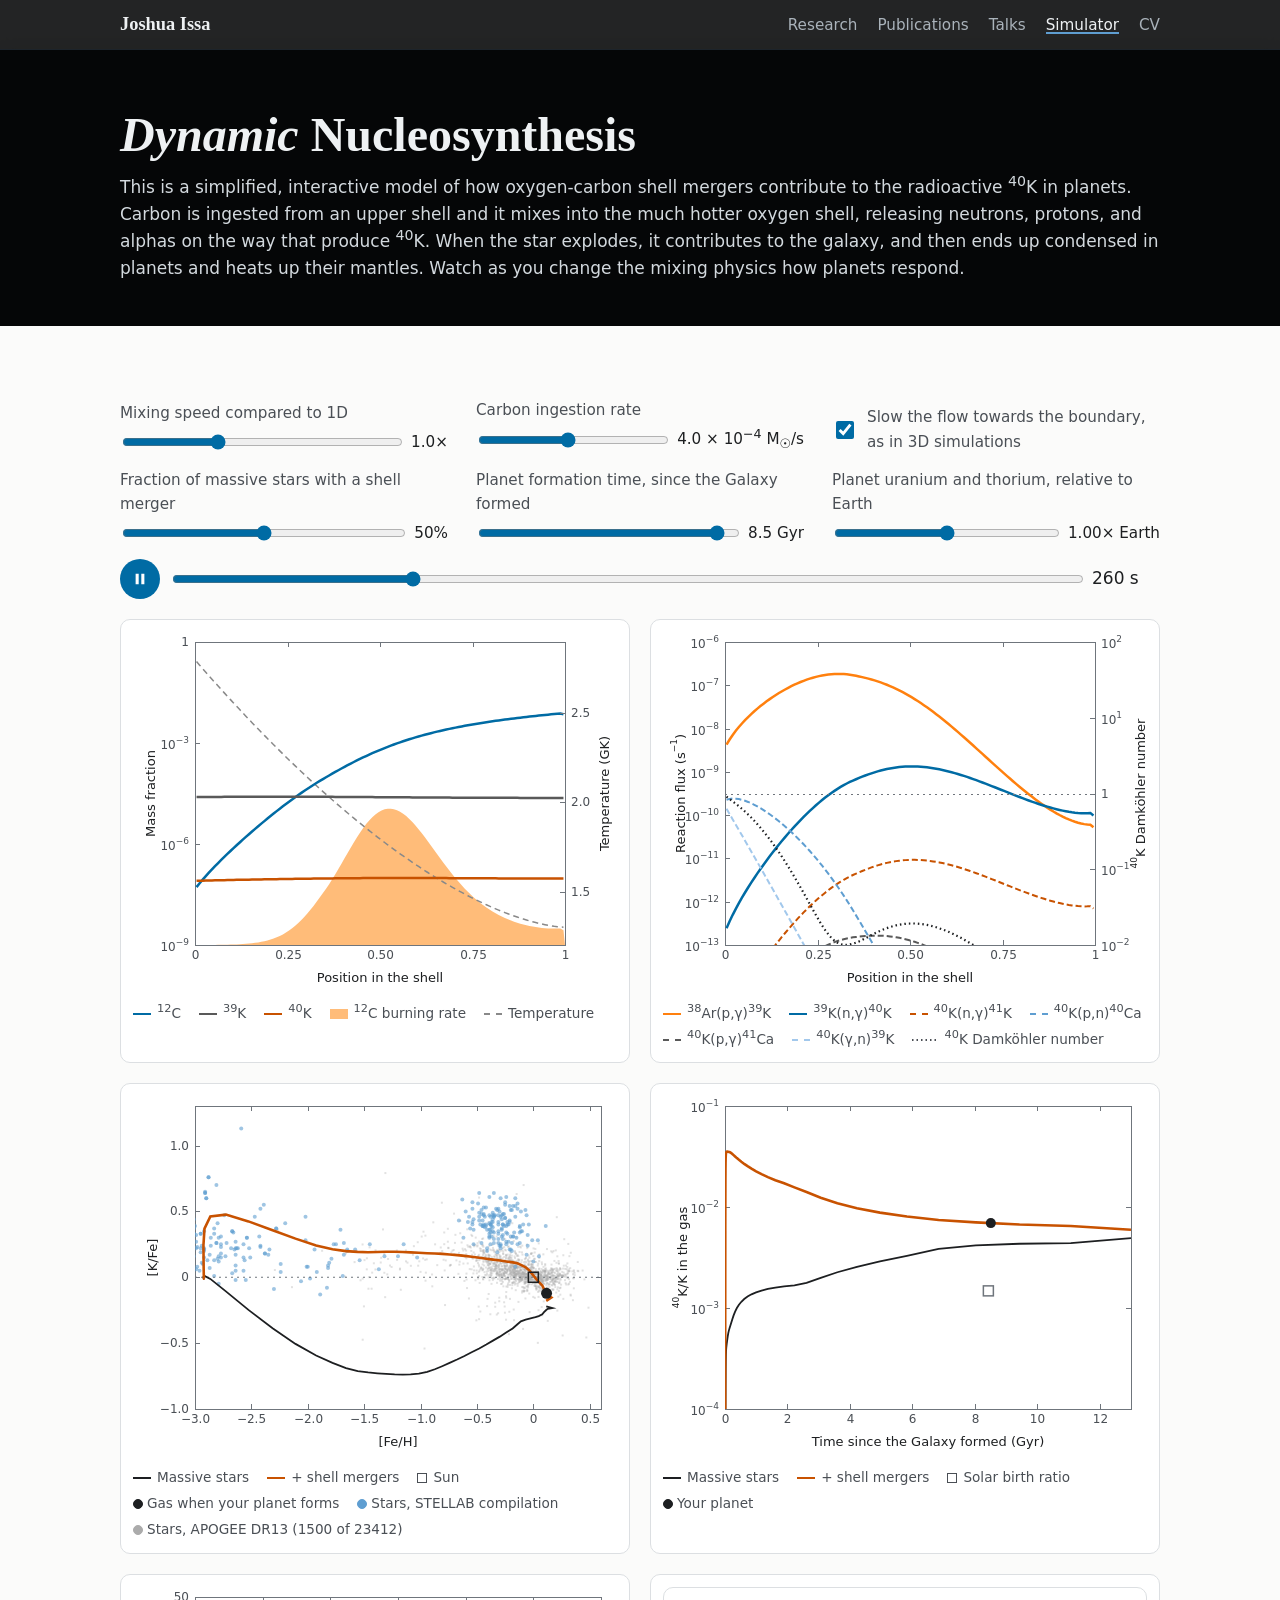
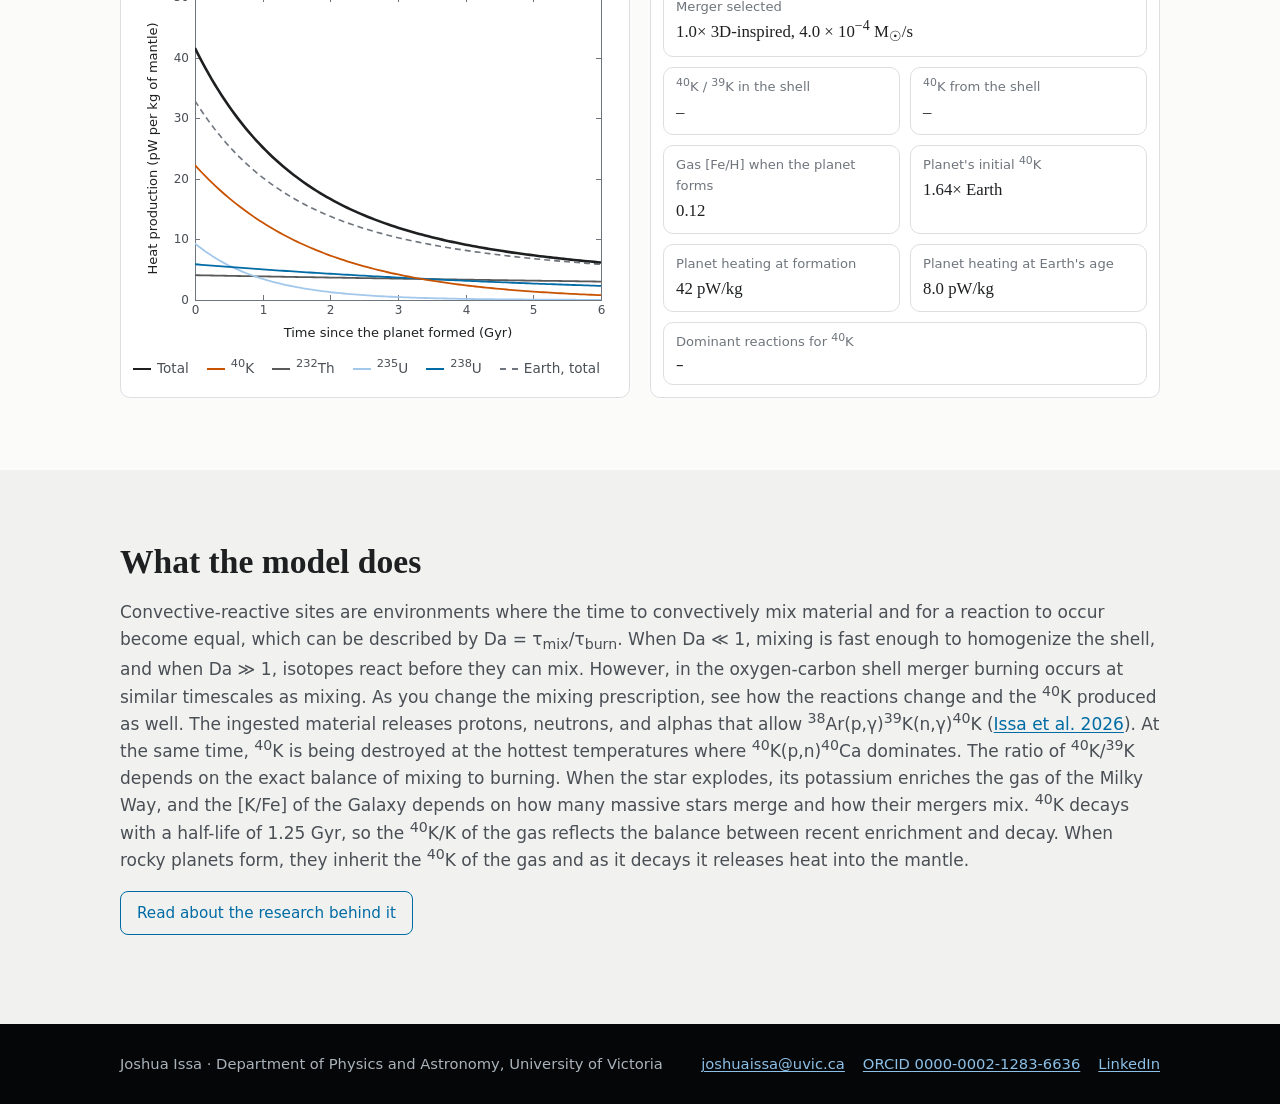
==== simulator/index.html @ 113eba2e "Publish site from 1e0b8fc" ====
<!DOCTYPE html>
<html lang="en">
<head>
  <meta charset="utf-8">
  <meta name="viewport" content="width=device-width, initial-scale=1">
  <title>Shell Merger Simulator · Joshua Issa</title>
  <meta name="description" content="An interactive toy model of convective-reactive nucleosynthesis: a convective oxygen shell that ingests carbon and makes 40K, solved live in the browser.">
  <link rel="icon" href="../images/favicon-32.png" type="image/png" sizes="32x32">
  <link rel="icon" href="../images/favicon.svg" type="image/svg+xml">
  <link rel="apple-touch-icon" href="../images/favicon-180.png">
  <link rel="stylesheet" href="../css/site.css">
  <link rel="stylesheet" href="../css/simulator.css">
</head>
<body>
<a class="skip" href="#main">Skip to content</a>
<header class="topbar">
  <div class="wrap">
    <a class="brand" href="../">Joshua Issa</a>
    <nav aria-label="Main">
      <ul class="nav">
        <li><a href="../research/">Research</a></li>
        <li><a href="../publications/">Publications</a></li>
        <li><a href="../talks/">Talks</a></li>
        <li><a href="../simulator/" aria-current="page">Simulator</a></li>
        <li><a href="../cv/">CV</a></li>
      </ul>
    </nav>
  </div>
</header>

<main id="main">
  <section class="hero page-hero">
    <div class="wrap">
      <h1><i>Dynamic</i> Nucleosynthesis</h1>
      <p>This is a simplified, interactive model of how oxygen-carbon shell mergers contribute to the radioactive <sup>40</sup>K in planets. Carbon is ingested from an upper shell and it mixes into the much hotter oxygen shell, releasing neutrons, protons, and alphas on the way that produce <sup>40</sup>K. When the star explodes, it contributes to the galaxy, and then ends up condensed in planets and heats up their mantles. Watch as you change the mixing physics how planets respond.</p>
    </div>
  </section>

  <section class="block sim-block">
    <div class="wrap">
      <div class="sim">
        <div class="controls" role="group" aria-label="Model settings">
          <label class="ctl">
            <span class="ctl-name">Mixing speed compared to 1D</span>
            <input id="mix" type="range" min="-1" max="2" step="0.05" value="0">
            <output id="mixOut" for="mix">1×</output>
          </label>
          <label class="ctl">
            <span class="ctl-name">Carbon ingestion rate</span>
            <input id="mdot" type="range" min="-5.5" max="-1" step="0.05" value="-3.4">
            <output id="mdotOut" for="mdot"></output>
          </label>
          <label class="ctl check">
            <input id="downturn" type="checkbox" checked>
            <span class="ctl-name">Slow the flow towards the boundary, as in 3D simulations</span>
          </label>
          <label class="ctl">
            <span class="ctl-name">Fraction of massive stars with a shell merger</span>
            <input id="gceF" type="range" min="0" max="1" step="0.01" value="0.5">
            <output id="gceFOut" for="gceF">50%</output>
          </label>
          <label class="ctl">
            <span class="ctl-name">Planet formation time, since the Galaxy formed</span>
            <input id="planetT" type="range" min="-2" max="1.114" step="0.01" value="0.926">
            <output id="planetTOut" for="planetT"></output>
          </label>
          <label class="ctl">
            <span class="ctl-name">Planet uranium and thorium, relative to Earth</span>
            <input id="planetUTh" type="range" min="-0.6" max="0.6" step="0.01" value="0">
            <output id="planetUThOut" for="planetUTh"></output>
          </label>
          <div class="playback" role="group" aria-label="Playback">
            <button id="play" class="play-btn" type="button" aria-label="Pause"></button>
            <input id="tScrub" type="range" min="0" max="1000" step="5" value="0" aria-label="Time in the run">
            <output id="tOut" for="tScrub">0 s</output>
          </div>
        </div>

        <div class="panels even grid">
          <figure class="panel">
            <canvas id="profile" aria-label="Abundance profiles across the shell"></canvas>
            <div class="legend">
              <span><i style="--c:var(--c1)"></i><sup>12</sup>C</span>
              <span><i style="--c:var(--c5)"></i><sup>39</sup>K</span>
              <span><i style="--c:var(--c2)"></i><sup>40</sup>K</span>
              <span><i class="bar" style="--c:var(--c3)"></i><sup>12</sup>C burning rate</span>
              <span><i class="dash" style="--c:var(--c4)"></i>Temperature</span>
            </div>
          </figure>
          <figure class="panel">
            <canvas id="fluxPlot" aria-label="Reaction fluxes across the shell"></canvas>
            <div class="legend" id="fluxLegend"></div>
          </figure>
          <figure class="panel">
            <canvas id="gcePlot" aria-label="[K/Fe] against [Fe/H] for the Galaxy model and for stars"></canvas>
            <div class="legend" id="gceLegend"></div>
          </figure>
          <figure class="panel">
            <canvas id="r40Plot" aria-label="40K/K in the gas of the Galaxy model over time"></canvas>
            <div class="legend" id="r40Legend"></div>
          </figure>
          <figure class="panel">
            <canvas id="heatPlot" aria-label="Radiogenic heat production of the planet's mantle over time"></canvas>
            <div class="legend" id="heatLegend"></div>
          </figure>
          <div class="panel readout-panel">
            <dl class="readout">
              <div class="wide"><dt>Merger selected</dt><dd id="gceCase" class="case-out">–</dd></div>
              <div><dt><sup>40</sup>K / <sup>39</sup>K in the shell</dt><dd id="rRatio">–</dd></div>
              <div><dt><sup>40</sup>K from the shell</dt><dd id="rK40">–</dd></div>
              <div><dt>Gas [Fe/H] when the planet forms</dt><dd id="pFeH">–</dd></div>
              <div><dt>Planet's initial <sup>40</sup>K</dt><dd id="pK40">–</dd></div>
              <div><dt>Planet heating at formation</dt><dd id="pHeat0">–</dd></div>
              <div><dt>Planet heating at Earth's age</dt><dd id="pHeatNow">–</dd></div>
              <div class="wide"><dt>Dominant reactions for <sup>40</sup>K</dt><dd id="rReac" class="reac-out">–</dd></div>
            </dl>
          </div>
        </div>
      </div>
    </div>
  </section>

  <section class="block alt">
    <div class="wrap explain">
      <h2>What the model does</h2>
      <p>Convective-reactive sites are environments where the time to convectively mix material and for a reaction to occur become equal, which can be described by Da&nbsp;=&nbsp;&tau;<sub>mix</sub>/&tau;<sub>burn</sub>. When Da&nbsp;&#8810;&nbsp;1, mixing is fast enough to homogenize the shell, and when Da&nbsp;&#8811;&nbsp;1, isotopes react before they can mix. However, in the oxygen-carbon shell merger burning occurs at similar timescales as mixing. As you change the mixing prescription, see how the reactions change and the <sup>40</sup>K produced as well. The ingested material releases protons, neutrons, and alphas that allow <sup>38</sup>Ar(p,&gamma;)<sup>39</sup>K(n,&gamma;)<sup>40</sup>K (<a href="https://doi.org/10.3847/1538-4357/ae2ad1" target="_blank" rel="noopener">Issa et al. 2026</a>). At the same time, <sup>40</sup>K is being destroyed at the hottest temperatures where <sup>40</sup>K(p,n)<sup>40</sup>Ca dominates. The ratio of <sup>40</sup>K/<sup>39</sup>K depends on the exact balance of mixing to burning. When the star explodes, its potassium enriches the gas of the Milky Way, and the [K/Fe] of the Galaxy depends on how many massive stars merge and how their mergers mix. <sup>40</sup>K decays with a half-life of 1.25&nbsp;Gyr, so the <sup>40</sup>K/K of the gas reflects the balance between recent enrichment and decay. When rocky planets form, they inherit the <sup>40</sup>K of the gas and as it decays it releases heat into the mantle.</p>
      <p><a class="btn" href="../research/#k40">Read about the research behind it</a></p>
    </div>
  </section>
</main>

<footer class="site">
  <div class="wrap">
    <span>Joshua Issa · Department of Physics and Astronomy, University of Victoria</span>
    <ul>
      <li><a href="mailto:joshuaissa@uvic.ca">joshuaissa@uvic.ca</a></li>
      <li><a href="https://orcid.org/0000-0002-1283-6636" target="_blank" rel="noopener">ORCID 0000-0002-1283-6636</a></li>
      <li><a href="https://www.linkedin.com/in/joshua-issa" target="_blank" rel="noopener">LinkedIn</a></li>
    </ul>
  </div>
</footer>
<script src="../js/crn-model.js"></script>
<script src="../js/simulator.js"></script>
<script src="../js/gce-data.js"></script>
<script src="../js/galaxy.js"></script>
</body>
</html>
---- css/site.css ----
/* Joshua Issa — site styles. Colours: the NuGrid/CSA plotting palette
   (006BA4, 5F9ED1, FF800E, C85200) so the page matches the figures. */

:root {
  --bg: #fbfbfa;
  --bg-alt: #f1f2f0;
  --panel: #ffffff;
  --ink: #1d1f21;
  --ink-soft: #4a4f55;
  --ink-faint: #6f757c;
  --rule: #dcdfe2;
  --accent: #006ba4;
  --accent-2: #c85200;
  --hero-bg: #050607;
  --hero-ink: #eef1f3;
  --hero-soft: #aab3bb;
  --serif: "Charter", "Bitstream Charter", "XCharter", "Iowan Old Style", Georgia, serif;
  --sans: system-ui, -apple-system, "Segoe UI", Roboto, "Helvetica Neue", Arial, sans-serif;
  --mono: ui-monospace, "SF Mono", Menlo, Consolas, monospace;
  --wrap: 1120px;
  --gutter: clamp(16px, 4vw, 40px);
  color-scheme: light;
}
@media (prefers-color-scheme: dark) {
  :root {
    --bg: #0d1014;
    --bg-alt: #141920;
    --panel: #161c23;
    --ink: #e8ebee;
    --ink-soft: #b4bcc4;
    --ink-faint: #8a939c;
    --rule: #28313a;
    --accent: #5f9ed1;
    --accent-2: #ff800e;
    color-scheme: dark;
  }
}

* { box-sizing: border-box; }
html { -webkit-text-size-adjust: 100%; scroll-behavior: smooth; }
@media (prefers-reduced-motion: reduce) { html { scroll-behavior: auto; } }
body {
  margin: 0; background: var(--bg); color: var(--ink);
  font: 17px/1.6 var(--sans);
}
img, video, canvas { max-width: 100%; display: block; }
a { color: var(--accent); text-decoration-thickness: 1px; text-underline-offset: 2px; }
a:hover { text-decoration-thickness: 2px; }
h1, h2, h3 { font-family: var(--serif); font-weight: 600; line-height: 1.2; margin: 0 0 .5em; }
h2 { font-size: clamp(1.6rem, 3vw, 2.1rem); }
h3 { font-size: 1.25rem; }
p { margin: 0 0 1em; }
sup { line-height: 0; }
.wrap { max-width: var(--wrap); margin: 0 auto; padding: 0 var(--gutter); }
.skip { position: absolute; left: -999px; }
.skip:focus { left: 8px; top: 8px; background: var(--panel); padding: 6px 10px; z-index: 10; }

/* ---------- top bar ---------- */
.topbar {
  position: sticky; top: 0; z-index: 5;
  background: color-mix(in srgb, var(--hero-bg) 88%, transparent);
  backdrop-filter: blur(8px); -webkit-backdrop-filter: blur(8px);
  border-bottom: 1px solid #1d242b;
}
.topbar .wrap { display: flex; flex-wrap: wrap; align-items: center; justify-content: space-between; gap: 6px 24px; padding-top: 10px; padding-bottom: 10px; }
.brand { font-family: var(--serif); font-size: 1.15rem; color: var(--hero-ink); text-decoration: none; font-weight: 600; }
.nav { display: flex; flex-wrap: wrap; gap: 4px 20px; margin: 0; padding: 0; list-style: none; }
.nav a { color: var(--hero-soft); text-decoration: none; font-size: .95rem; }
.nav a:hover, .nav a[aria-current="page"] { color: var(--hero-ink); }
.nav a[aria-current="page"] { box-shadow: inset 0 -2px 0 #5f9ed1; }

/* ---------- hero ---------- */
.hero { background: var(--hero-bg); color: var(--hero-ink); }
.hero .wrap { display: grid; grid-template-columns: minmax(0, 1.1fr) minmax(0, .9fr); gap: clamp(24px, 5vw, 64px); align-items: center; padding-top: clamp(32px, 6vw, 72px); padding-bottom: clamp(32px, 6vw, 72px); }
.hero h1 { font-size: clamp(2.4rem, 6vw, 3.8rem); margin-bottom: .2em; }
.hero .role { color: var(--hero-soft); font-size: 1.1rem; margin-bottom: 1.2em; }
.hero p { color: #d3d9de; }
.hero a { color: #8cc0e8; }
.hero .links { display: flex; flex-wrap: wrap; gap: 10px; margin-top: 1.4em; padding: 0; list-style: none; }
.hero .links a {
  display: inline-block; padding: 7px 14px; border: 1px solid #34414d; border-radius: 999px;
  color: var(--hero-ink); text-decoration: none; font-size: .92rem;
}
.hero .links a:hover { border-color: #5f9ed1; }
.hero figure { margin: 0; }
.hero video, .hero .poster { width: 100%; aspect-ratio: 1; border-radius: 50%; object-fit: cover; background: #000; }
.hero figcaption { color: var(--hero-soft); font-size: .85rem; margin-top: 12px; text-align: center; }
.page-hero .wrap { display: block; padding-top: clamp(28px, 5vw, 56px); padding-bottom: clamp(24px, 4vw, 44px); }
.page-hero h1 { font-size: clamp(2rem, 5vw, 3rem); }
.page-hero p { margin-bottom: 0; }

/* ---------- sections ---------- */
section.block { padding: clamp(40px, 6vw, 72px) 0; }
section.block.alt { background: var(--bg-alt); }
.lede { font-size: 1.08rem; color: var(--ink-soft); }
.kicker { font: 600 .78rem/1 var(--sans); letter-spacing: .08em; text-transform: uppercase; color: var(--accent-2); margin-bottom: .8em; }

/* news */
.news { list-style: none; margin: 0; padding: 0; border-top: 1px solid var(--rule); }
.news li { display: grid; grid-template-columns: 7.5em minmax(0, 1fr); gap: 16px; padding: 12px 0; border-bottom: 1px solid var(--rule); }
.news time { color: var(--ink-faint); font-variant-numeric: tabular-nums; font-size: .95rem; }
@media (max-width: 560px) { .news li { grid-template-columns: 1fr; gap: 2px; } }

/* cards */
.cards { display: grid; grid-template-columns: repeat(auto-fill, minmax(min(100%, 300px), 1fr)); gap: 24px; }
.card { background: var(--panel); border: 1px solid var(--rule); border-radius: 10px; overflow: hidden; display: flex; flex-direction: column; }
.card .media { aspect-ratio: 16 / 10; background: #000; overflow: hidden; }
.card .media img { width: 100%; height: 100%; object-fit: cover; }
.card .media.paper { background: #fff; }
.card .media.paper img { object-fit: contain; padding: 8px; }
.card .body { padding: 18px 20px 20px; display: flex; flex-direction: column; gap: 8px; flex: 1; }
.card h3 { margin: 0; }
.card p { margin: 0; color: var(--ink-soft); font-size: .97rem; }
.card .more { margin-top: auto; padding-top: 6px; font-size: .95rem; }
.tag { display: inline-block; font: 600 .72rem/1 var(--sans); letter-spacing: .06em; text-transform: uppercase; color: var(--ink-faint); }

/* research page */
.project { display: grid; grid-template-columns: minmax(0, 1fr) minmax(0, 1fr); gap: 8px clamp(24px, 4vw, 48px); align-items: start; padding: clamp(28px, 4vw, 44px) 0; border-top: 1px solid var(--rule); }
.project:first-of-type { border-top: 0; }
.project > .tag { grid-column: 1 / -1; }
.project .text h3 { margin-top: 0; }
.project.flip > .text { order: 2; }
.project .text p { color: var(--ink-soft); }
.project .papers { font-size: .95rem; margin: 0; padding-left: 1.1em; }
.project .papers li { margin-bottom: .3em; }
figure.fig { margin: 0; }
figure.fig img, figure.fig video { width: 100%; border-radius: 8px; border: 1px solid var(--rule); }
figure.fig.dark img, figure.fig.dark video { background: #000; border-color: #000; }
figure.fig.paper img { background: #fff; padding: 6px; }
figure.fig figcaption { font-size: .86rem; color: var(--ink-faint); margin-top: 8px; line-height: 1.45; }
.fig-pair { display: grid; grid-template-columns: 1fr 1fr; gap: 16px; }
@media (max-width: 820px) {
  .hero .wrap, .project { grid-template-columns: minmax(0, 1fr); }
  .project.flip > .text { order: 0; }
  .hero figure { max-width: 420px; margin: 0 auto; width: 100%; }
}
@media (max-width: 520px) { .fig-pair { grid-template-columns: 1fr; } }

/* publications and talks */
.pubs { list-style: none; margin: 0 0 2.2em; padding: 0; counter-reset: pub; }
.pubs li { position: relative; padding: 14px 0 14px 2.6em; border-bottom: 1px solid var(--rule); counter-increment: pub; }
.pubs li::before { content: counter(pub); position: absolute; left: 0; top: 14px; width: 1.9em; text-align: right; color: var(--ink-faint); font-variant-numeric: tabular-nums; }
.pubs .title { display: block; font-family: var(--serif); font-size: 1.08rem; color: var(--ink); line-height: 1.35; margin-bottom: 3px; }
.pubs .authors { color: var(--ink-soft); font-size: .93rem; }
.pubs .authors b { color: var(--ink); }
.pubs .venue { color: var(--ink-faint); font-size: .93rem; }
.pubs .ids { display: flex; flex-wrap: wrap; gap: 6px 14px; margin-top: 4px; font-size: .88rem; }
.pubs .summary { margin: 6px 0 0; color: var(--ink-soft); font-size: .93rem; }
.talks { list-style: none; margin: 0 0 2.2em; padding: 0; border-top: 1px solid var(--rule); }
.talks li { display: grid; grid-template-columns: 7.5em minmax(0, 1fr); gap: 16px; padding: 12px 0; border-bottom: 1px solid var(--rule); }
.talks time { color: var(--ink-faint); font-variant-numeric: tabular-nums; font-size: .95rem; }
.talks .t { display: block; font-family: var(--serif); font-size: 1.04rem; }
.talks .where { color: var(--ink-soft); font-size: .93rem; }
@media (max-width: 560px) { .talks li { grid-template-columns: 1fr; gap: 2px; } }
h3.list-head { margin-top: .4em; font-size: 1.15rem; }

/* footer */
footer.site { background: var(--hero-bg); color: var(--hero-soft); padding: 28px 0; font-size: .92rem; }
footer.site .wrap { display: flex; flex-wrap: wrap; gap: 8px 24px; justify-content: space-between; }
footer.site a { color: #8cc0e8; }
footer.site ul { display: flex; flex-wrap: wrap; gap: 6px 18px; margin: 0; padding: 0; list-style: none; }

/* buttons */
.btn { display: inline-block; padding: 9px 16px; border-radius: 8px; border: 1px solid var(--accent); color: var(--accent); text-decoration: none; font-size: .95rem; background: transparent; cursor: pointer; font-family: var(--sans); }
.btn:hover { background: color-mix(in srgb, var(--accent) 10%, transparent); }
.btn.solid { background: var(--accent); color: #fff; }
.btn.solid:hover { background: color-mix(in srgb, var(--accent) 85%, #000); }
.talks .where, .talks .t { display: block; }
---- css/simulator.css ----
:root { --c1: #006ba4; --c2: #c85200; --c3: #ffbc79; --c4: #898989; --c5: #595959;
  --r1: #ff800e; --r2: #006ba4; --r3: #c85200; --r4: #5f9ed1; --r5: #595959; --r6: #a2c8ec; --star: #ababab; }
@media (prefers-color-scheme: dark) { :root { --c1: #5f9ed1; --c2: #ff800e; --c3: #7a4a1c; --c4: #8a8a8a; --c5: #cfcfcf;
  --r1: #ff800e; --r2: #5f9ed1; --r3: #c85200; --r4: #a2c8ec; --r5: #ababab; --r6: #ffbc79; --star: #6f757c; } }

.sim { display: grid; gap: 20px; }
.controls { display: grid; grid-template-columns: repeat(auto-fit, minmax(min(100%, 280px), 1fr)); gap: 14px 28px; align-items: end; }
.ctl { display: grid; grid-template-columns: minmax(0, 1fr) auto; gap: 4px 10px; align-items: center; font-size: .95rem; }
.ctl .ctl-name { grid-column: 1 / -1; color: var(--ink-soft); }
.ctl input[type=range] { width: 100%; accent-color: var(--accent); }
.ctl output { font-variant-numeric: tabular-nums; text-align: left; white-space: nowrap; color: var(--ink); }
.ctl.check { grid-template-columns: auto minmax(0, 1fr); }
.ctl.check .ctl-name { grid-column: auto; }
.ctl.check input { width: 18px; height: 18px; accent-color: var(--accent); }
.lg-title { color: var(--ink-faint); }

.panels { display: grid; grid-template-columns: minmax(0, 5fr) minmax(0, 7fr); gap: 20px; }
.panel { margin: 0; background: var(--panel); border: 1px solid var(--rule); border-radius: 10px; padding: 12px; min-width: 0; }
.panel canvas { width: 100%; }
#profile { aspect-ratio: 4 / 3; }
#sweepPlot, #sharePlot { aspect-ratio: 4 / 3; }
#fluxPlot { aspect-ratio: 4 / 3; }
.panels.even { grid-template-columns: minmax(0, 1fr) minmax(0, 1fr); }
.legend { display: flex; flex-wrap: wrap; gap: 4px 18px; margin-top: 8px; font-size: .85rem; color: var(--ink-soft); }
.legend i { display: inline-block; width: 18px; height: 0; border-top: 2.5px solid var(--c); vertical-align: middle; margin-right: 6px; }
.legend i.bar { height: 10px; border: 0; background: var(--c); }
.legend i.dash { border-top-style: dashed; }

.readout { display: grid; grid-template-columns: repeat(auto-fit, minmax(min(100%, 160px), 1fr)); gap: 12px; margin: 0; }
.readout div { background: var(--panel); border: 1px solid var(--rule); border-radius: 10px; padding: 10px 14px; }
.readout dt { font-size: .82rem; color: var(--ink-faint); }
.readout dd { margin: 2px 0 0; font-size: 1.2rem; font-variant-numeric: tabular-nums; font-family: var(--serif); }

.explain p { color: var(--ink-soft); }

@media (max-width: 760px) { .panels, .panels.even { grid-template-columns: minmax(0, 1fr); } }
.legend .mk { display: inline-block; width: 10px; height: 10px; margin-right: 4px; vertical-align: middle; border: 1.8px solid var(--ink-soft); }
.legend .mk.circ { border-radius: 50%; }
.legend .mk.dot { border-radius: 50%; background: var(--ink); border-color: var(--ink); }
.legend .mk.sq + span, .legend .mk.sq { margin-right: 6px; }
.legend svg.lg-dash { vertical-align: middle; margin-right: 6px; color: var(--ink-soft); }
.ctl select { width: 100%; padding: 6px 8px; border-radius: 6px; border: 1px solid var(--rule); background: var(--panel); color: var(--ink); font: inherit; }
#gcePlot { aspect-ratio: 4 / 3; }
#r40Plot, #heatPlot { aspect-ratio: 4 / 3; }
.legend .mk.dotc { border-radius: 50%; }
.case-out { font-family: var(--serif); font-size: 1.05rem; color: var(--ink); }
.panels.grid { row-gap: 20px; }
.readout-panel { display: flex; }
.readout-panel .readout { grid-template-columns: 1fr 1fr; gap: 10px; align-content: start; width: 100%; }
.readout-panel .readout div { padding: 8px 12px; }
.readout-panel .readout .wide { grid-column: 1 / -1; }
.readout-panel .readout dd { font-size: 1.05rem; }
.playback { grid-column: 1 / -1; display: grid; grid-template-columns: auto minmax(0, 1fr) 4em; gap: 10px; align-items: center; }
.play-btn { width: 40px; height: 40px; border-radius: 50%; border: 0; background: var(--accent); color: #fff; display: grid; place-items: center; cursor: pointer; }
.play-btn:hover { background: color-mix(in srgb, var(--accent) 85%, #000); }
.playback input[type=range] { width: 100%; accent-color: var(--accent); }
.playback output { font-variant-numeric: tabular-nums; text-align: left; }
.reac-out { font-family: var(--sans) !important; font-size: .95rem !important; line-height: 1.45; }
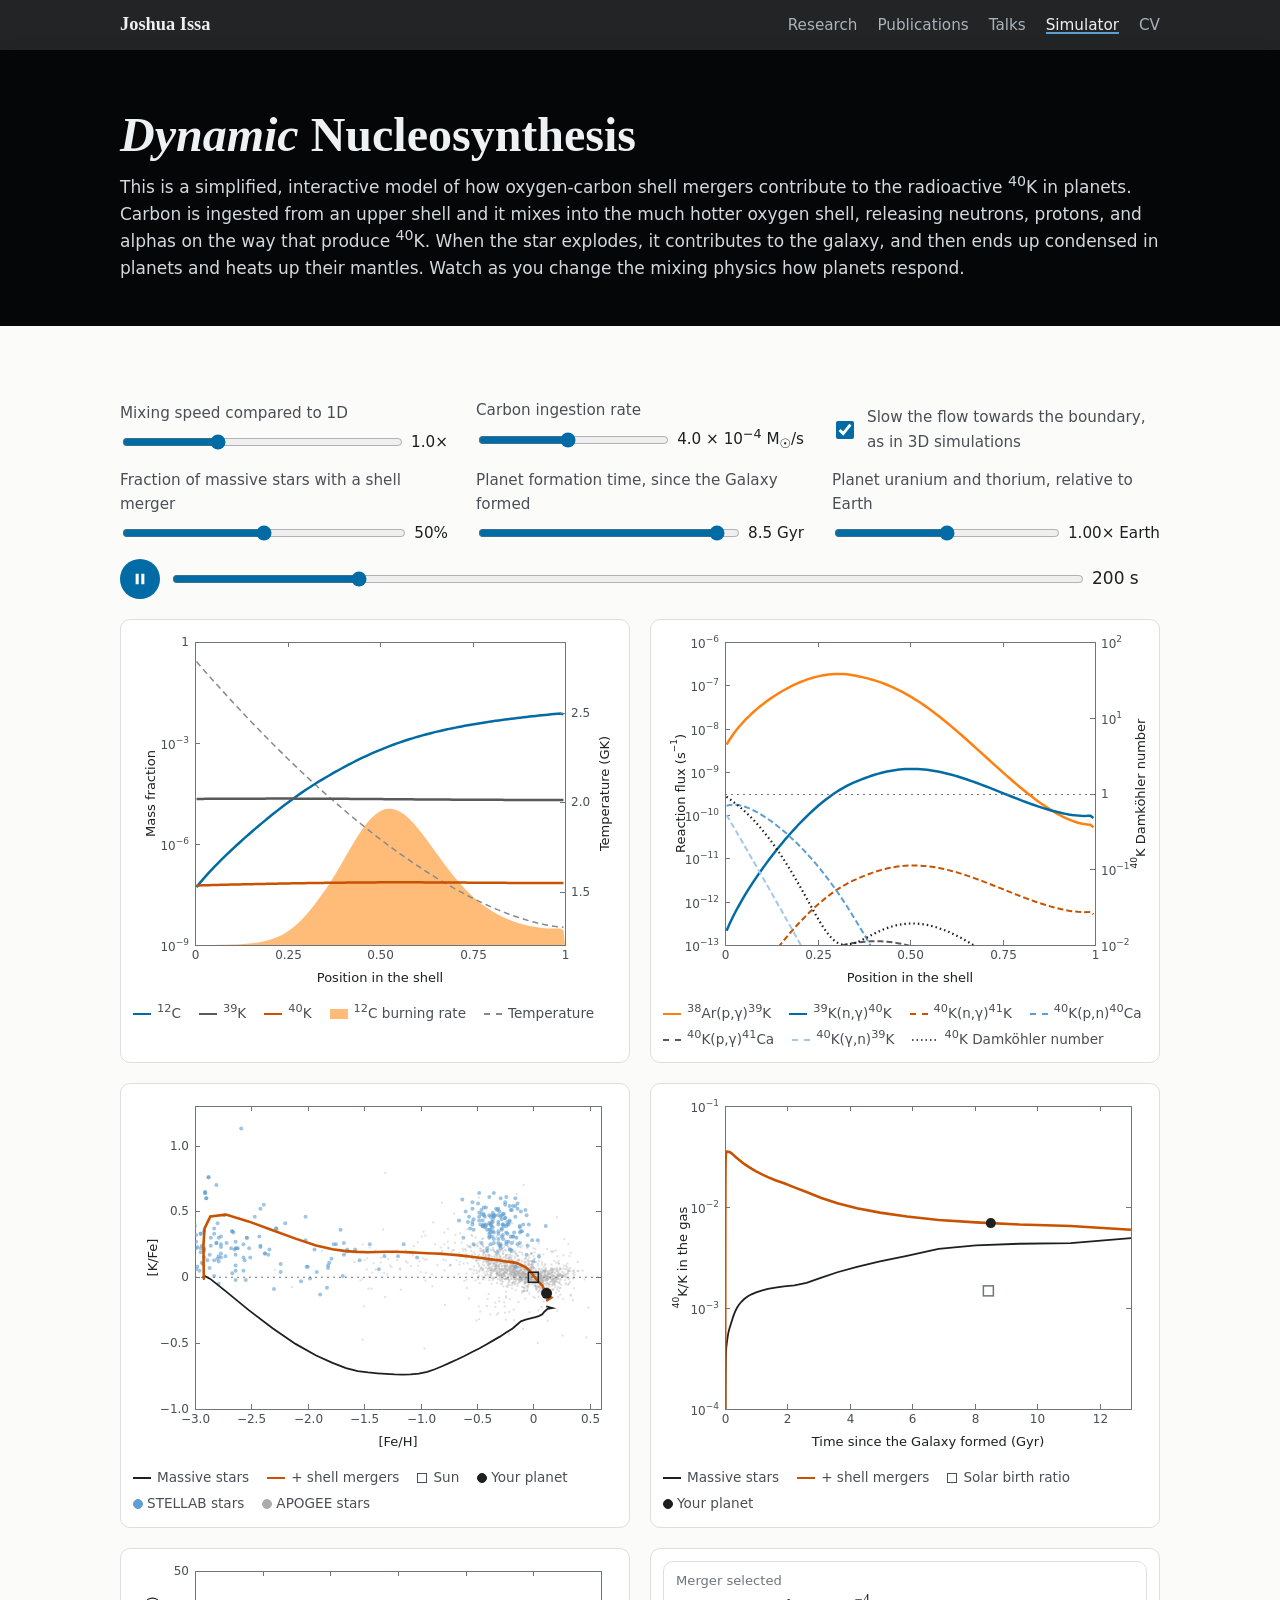
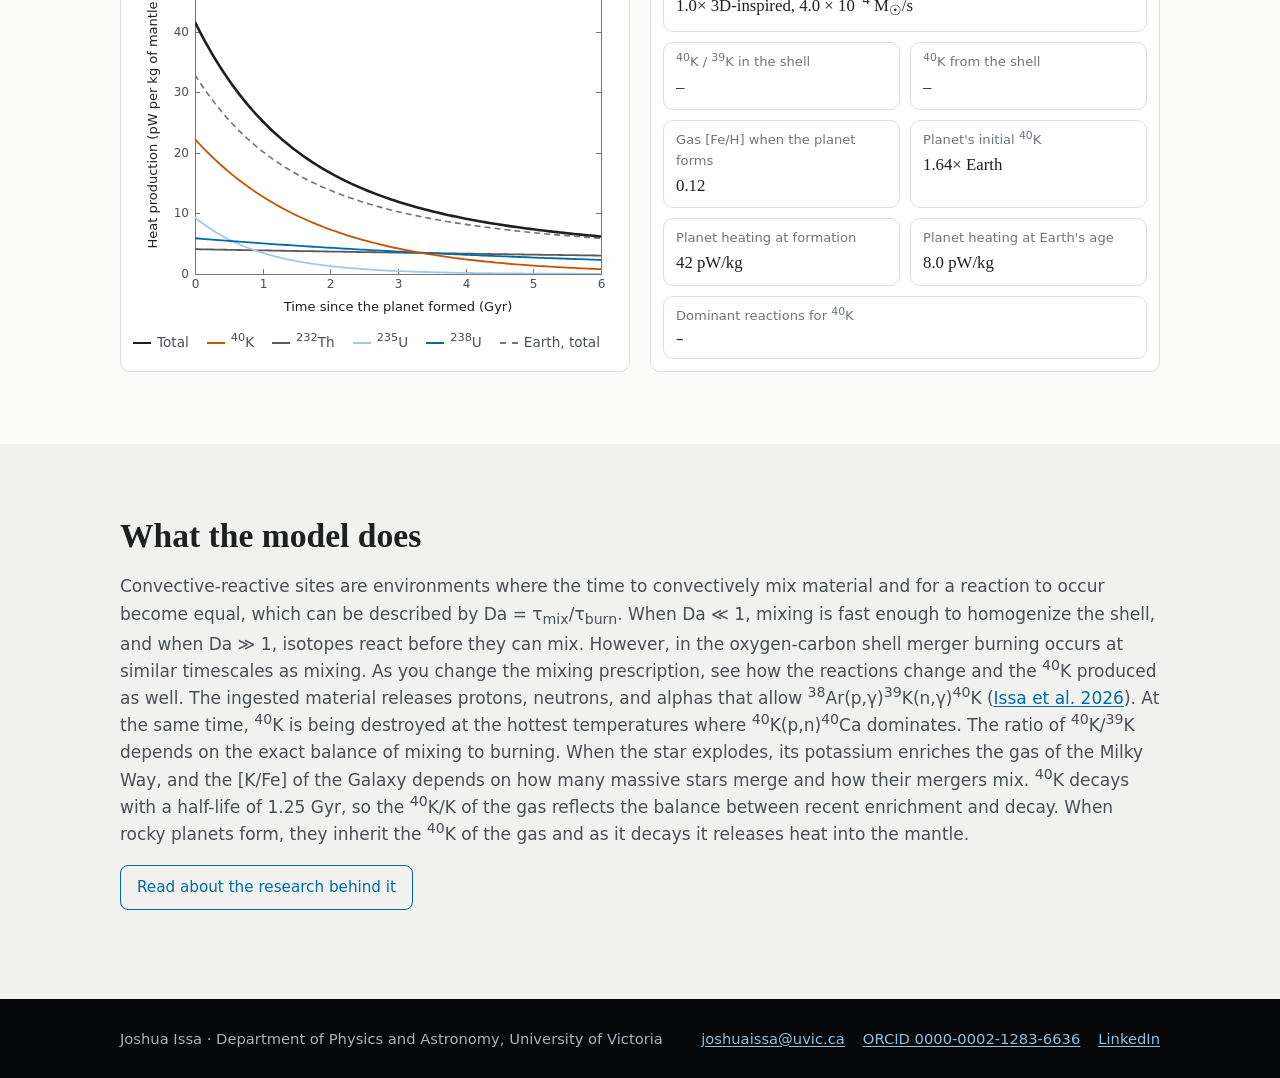
==== commit 8266627a: "Publish site from 589eb5a" ====
--- a/simulator/index.html
+++ b/simulator/index.html
@@ -123,7 +123,7 @@
   <section class="block alt">
     <div class="wrap explain">
       <h2>What the model does</h2>
-      <p>Convective-reactive sites are environments where the time to convectively mix material and for a reaction to occur become equal, which can be described by Da&nbsp;=&nbsp;&tau;<sub>mix</sub>/&tau;<sub>burn</sub>. When Da&nbsp;&#8810;&nbsp;1, mixing is fast enough to homogenize the shell, and when Da&nbsp;&#8811;&nbsp;1, isotopes react before they can mix. However, in the oxygen-carbon shell merger burning occurs at similar timescales as mixing. As you change the mixing prescription, see how the reactions change and the <sup>40</sup>K produced as well. The ingested material releases protons, neutrons, and alphas that allow <sup>38</sup>Ar(p,&gamma;)<sup>39</sup>K(n,&gamma;)<sup>40</sup>K (<a href="https://doi.org/10.3847/1538-4357/ae2ad1" target="_blank" rel="noopener">Issa et al. 2026</a>). At the same time, <sup>40</sup>K is being destroyed at the hottest temperatures where <sup>40</sup>K(p,n)<sup>40</sup>Ca dominates. The ratio of <sup>40</sup>K/<sup>39</sup>K depends on the exact balance of mixing to burning. When the star explodes, its potassium enriches the gas of the Milky Way, and the [K/Fe] of the Galaxy depends on how many massive stars merge and how their mergers mix. <sup>40</sup>K decays with a half-life of 1.25&nbsp;Gyr, so the <sup>40</sup>K/K of the gas reflects the balance between recent enrichment and decay. When rocky planets form, they inherit the <sup>40</sup>K of the gas and as it decays it releases heat into the mantle.</p>
+      <p>Convective-reactive sites are environments where the time to convectively mix material and for a reaction to occur become equal, which can be described by Da&nbsp;=&nbsp;&tau;<sub>mix</sub>/&tau;<sub>burn</sub>. When Da&nbsp;&#8810;&nbsp;1, mixing is fast enough to homogenize the shell, and when Da&nbsp;&#8811;&nbsp;1, isotopes react before they can mix. However, in the oxygen-carbon shell merger burning occurs at similar timescales as mixing. As you change the mixing prescription, see how the reactions change and the <sup>40</sup>K produced as well. The ingested material releases protons, neutrons, and alphas that allow <sup>38</sup>Ar(p,&gamma;)<sup>39</sup>K(n,&gamma;)<sup>40</sup>K (<a href="https://doi.org/10.3847/1538-4357/ae2ad1" target="_blank" rel="noopener">Issa et al. 2026</a>). At the same time, <sup>40</sup>K is being destroyed at the hottest temperatures where <span id="domReac"><sup>40</sup>K(p,n)<sup>40</sup>Ca</span> dominates. The ratio of <sup>40</sup>K/<sup>39</sup>K depends on the exact balance of mixing to burning. When the star explodes, its potassium enriches the gas of the Milky Way, and the [K/Fe] of the Galaxy depends on how many massive stars merge and how their mergers mix. <sup>40</sup>K decays with a half-life of 1.25&nbsp;Gyr, so the <sup>40</sup>K/K of the gas reflects the balance between recent enrichment and decay. When rocky planets form, they inherit the <sup>40</sup>K of the gas and as it decays it releases heat into the mantle.</p>
       <p><a class="btn" href="../research/#k40">Read about the research behind it</a></p>
     </div>
   </section>
